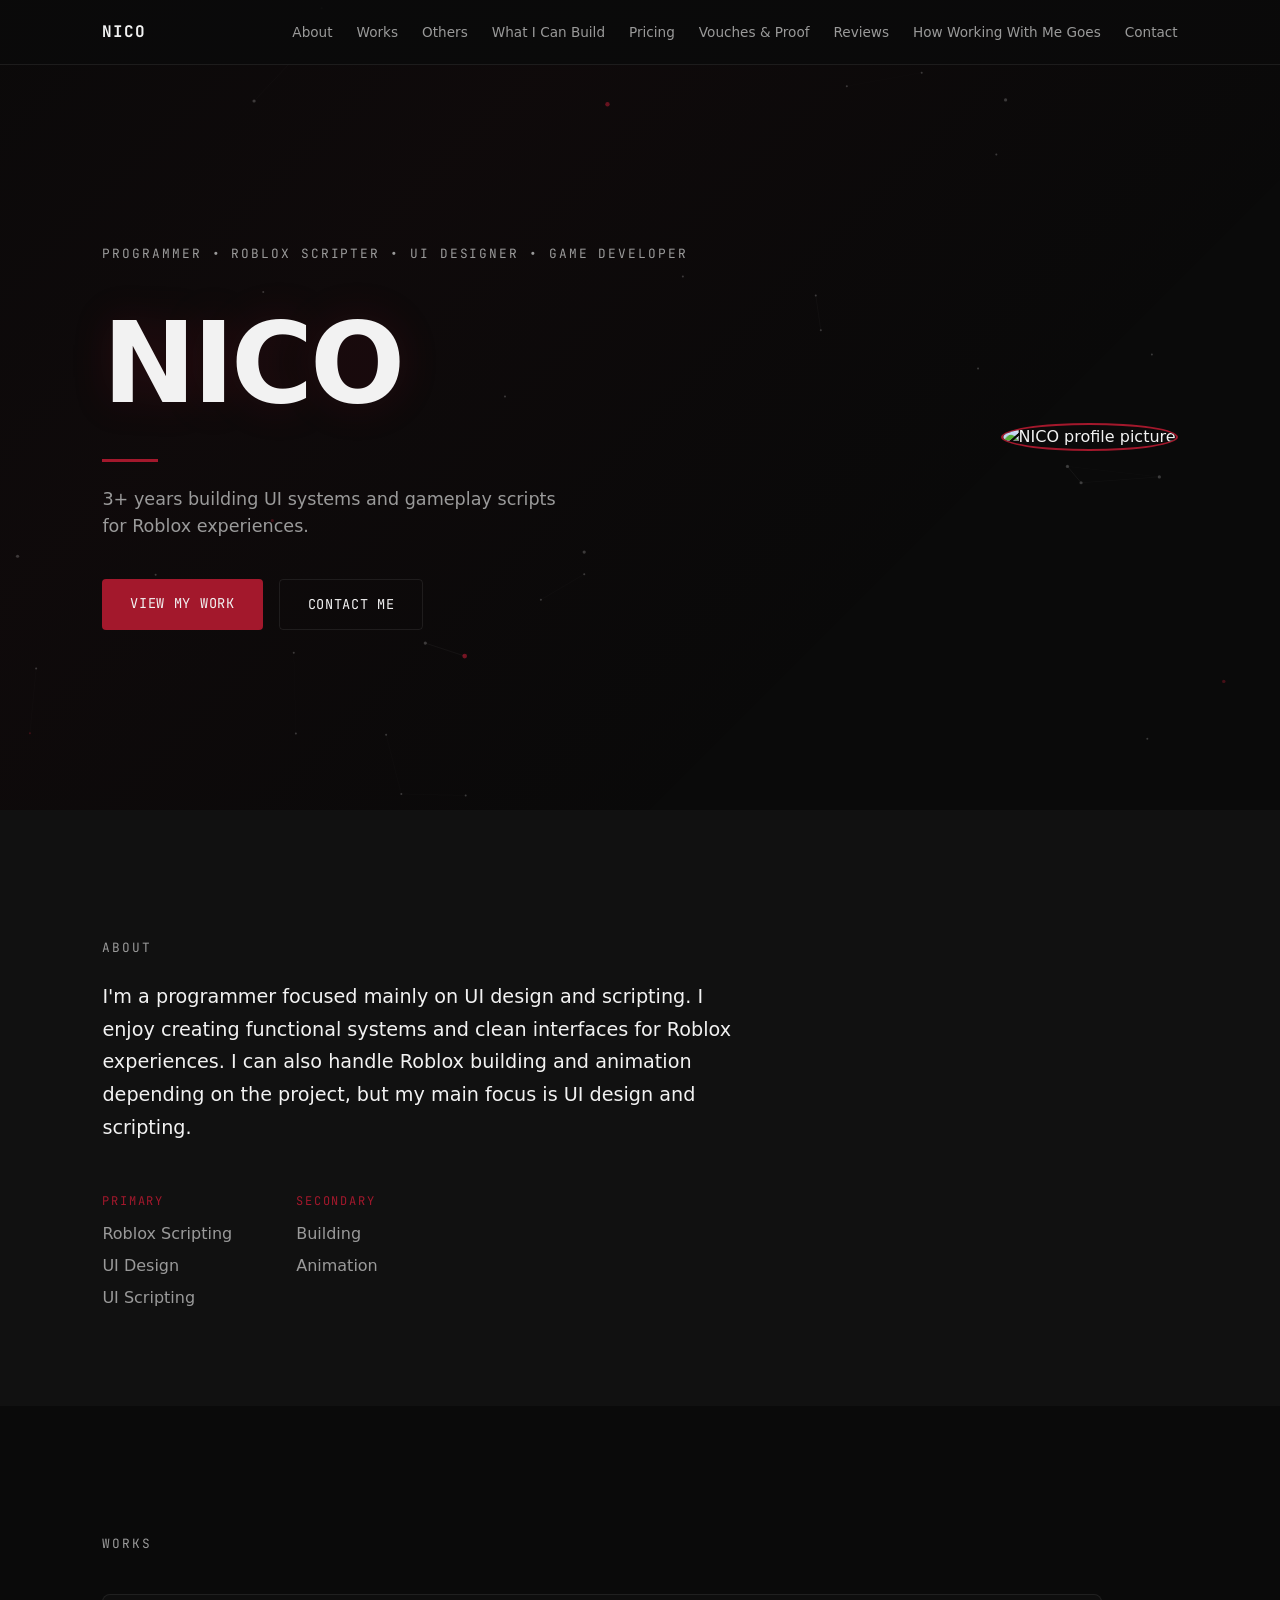
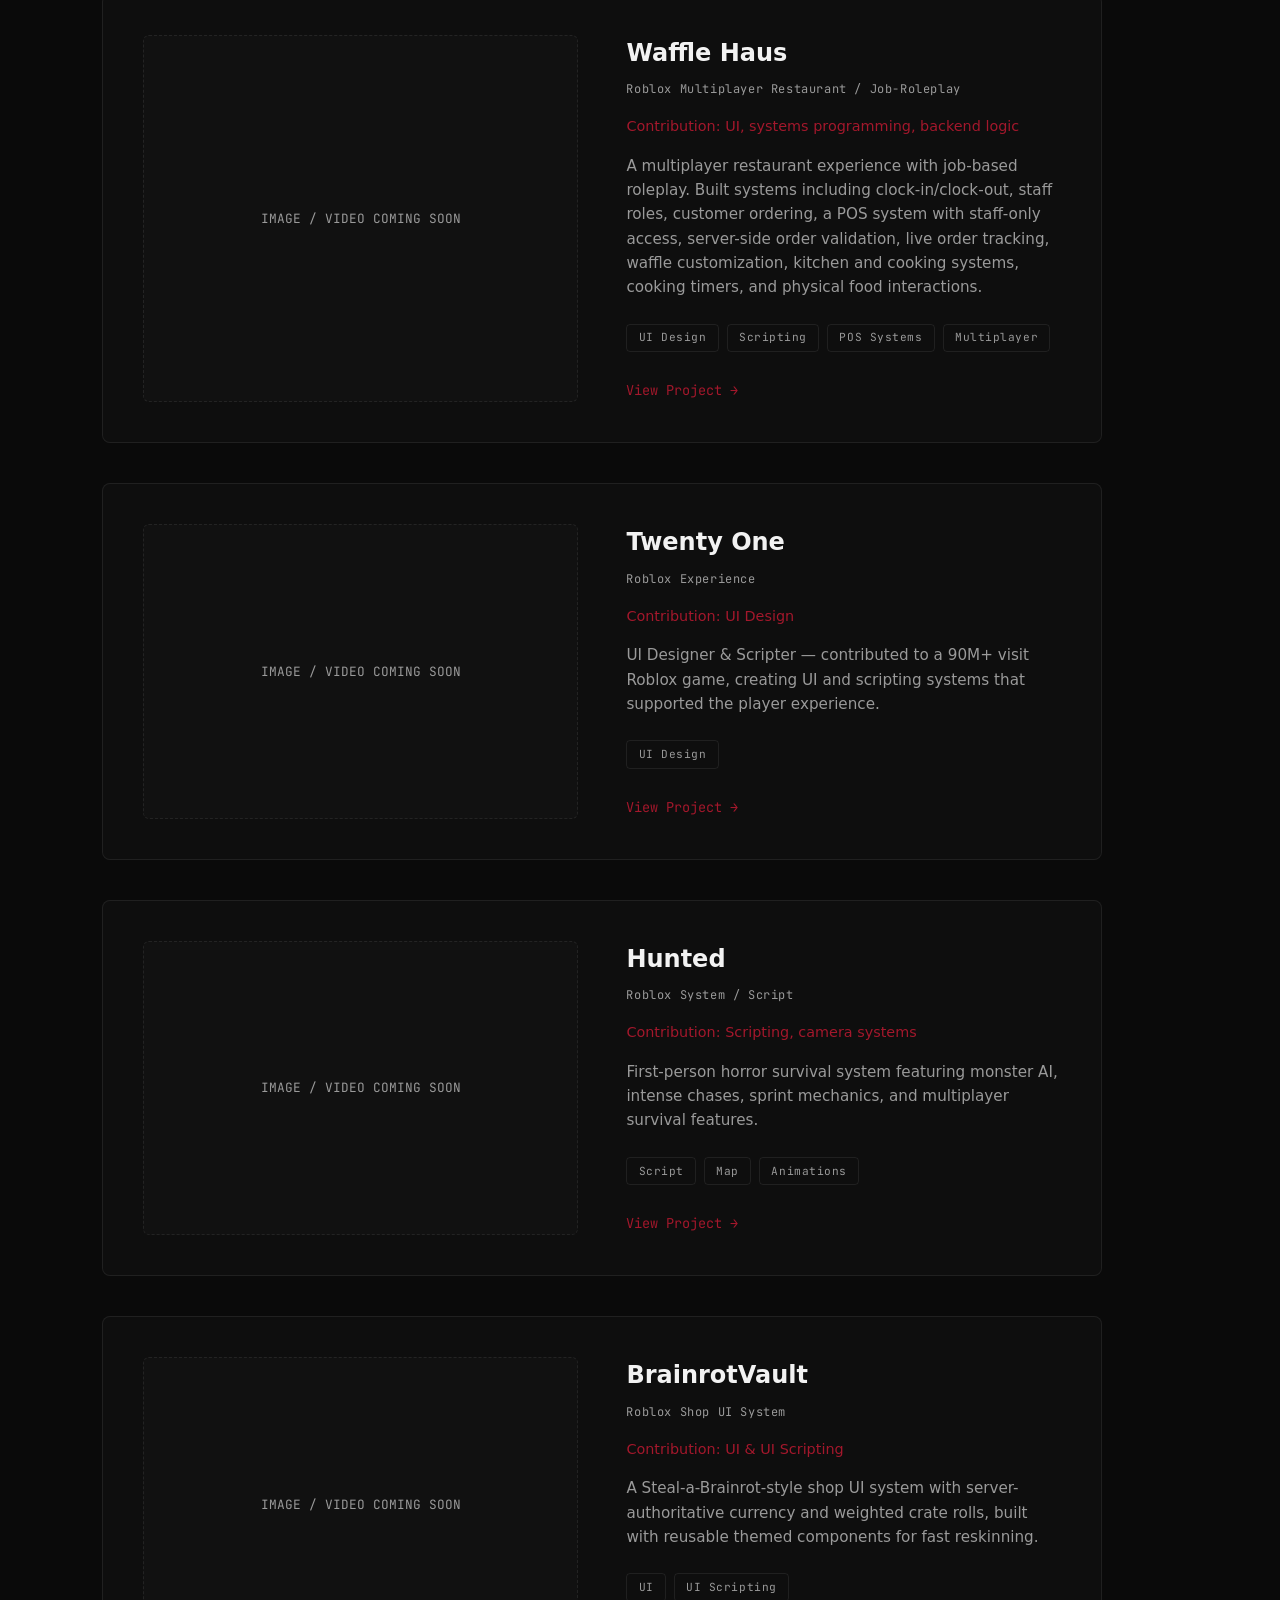
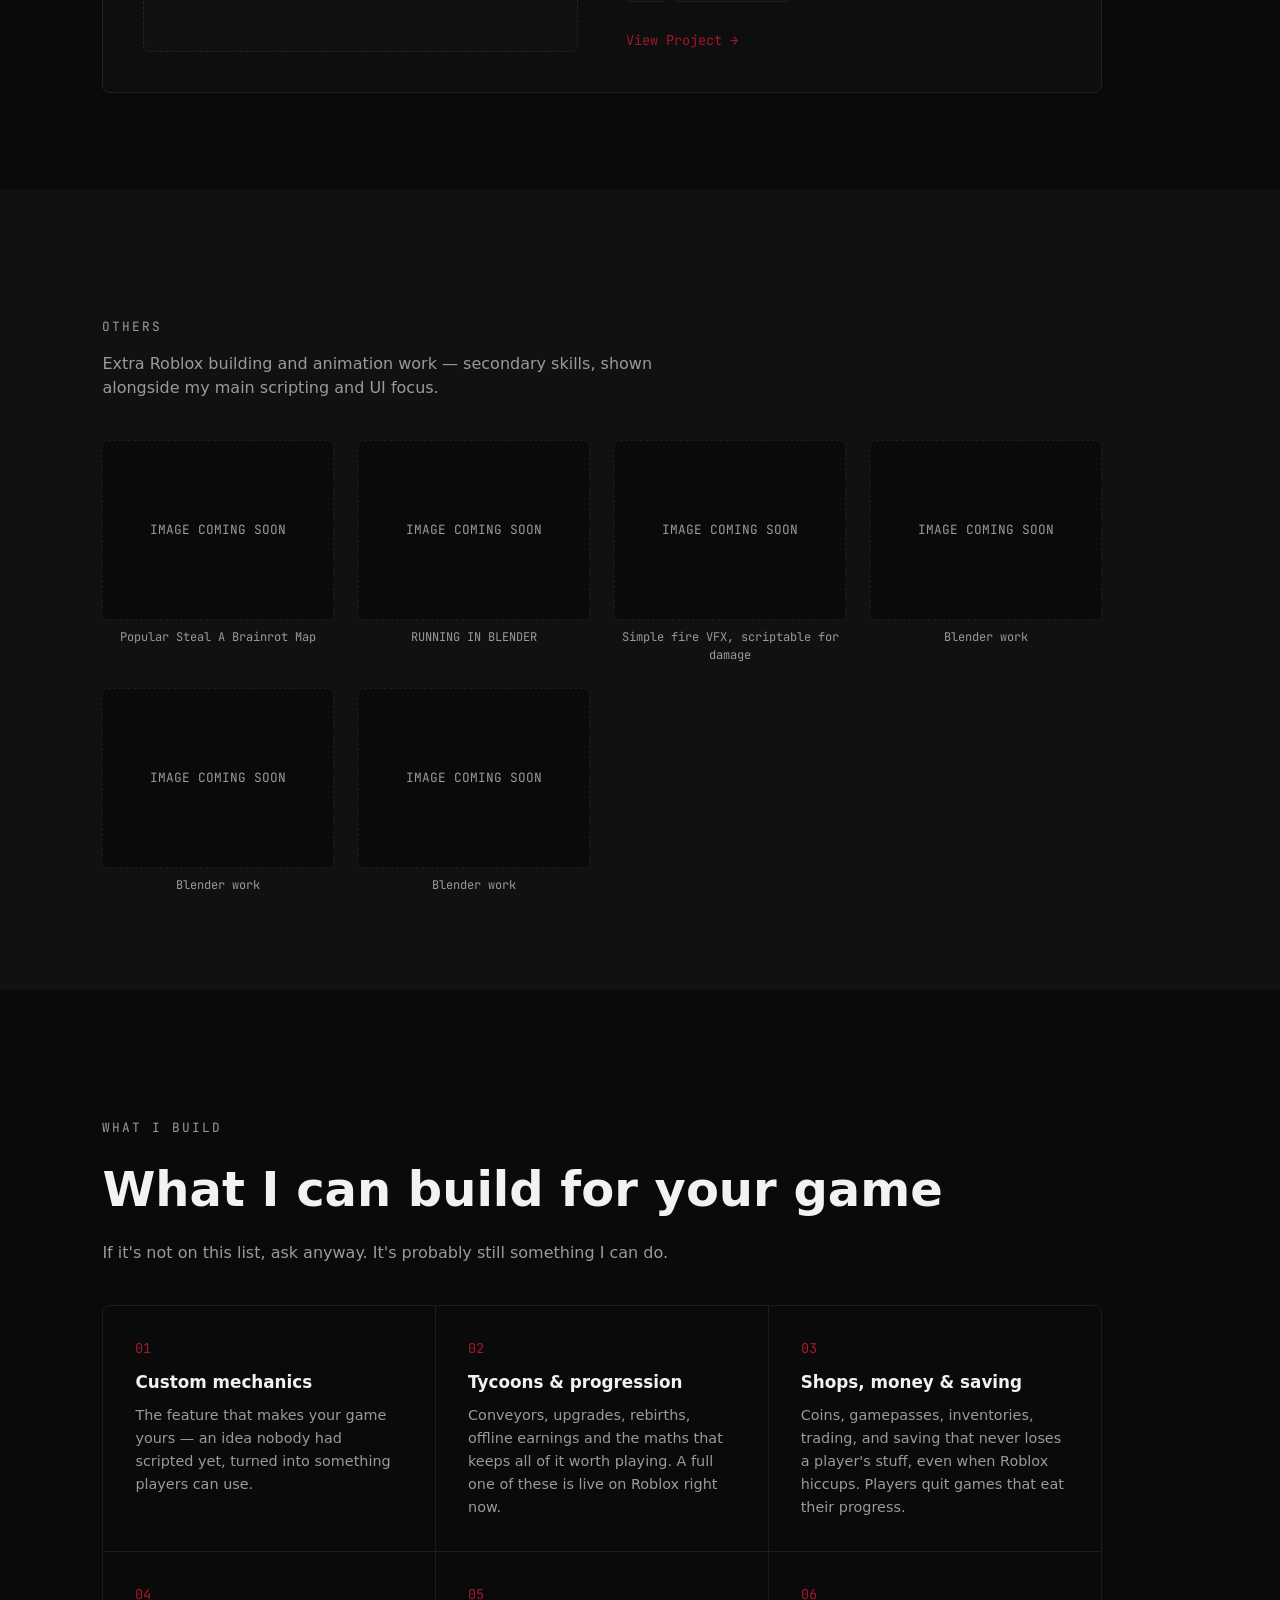
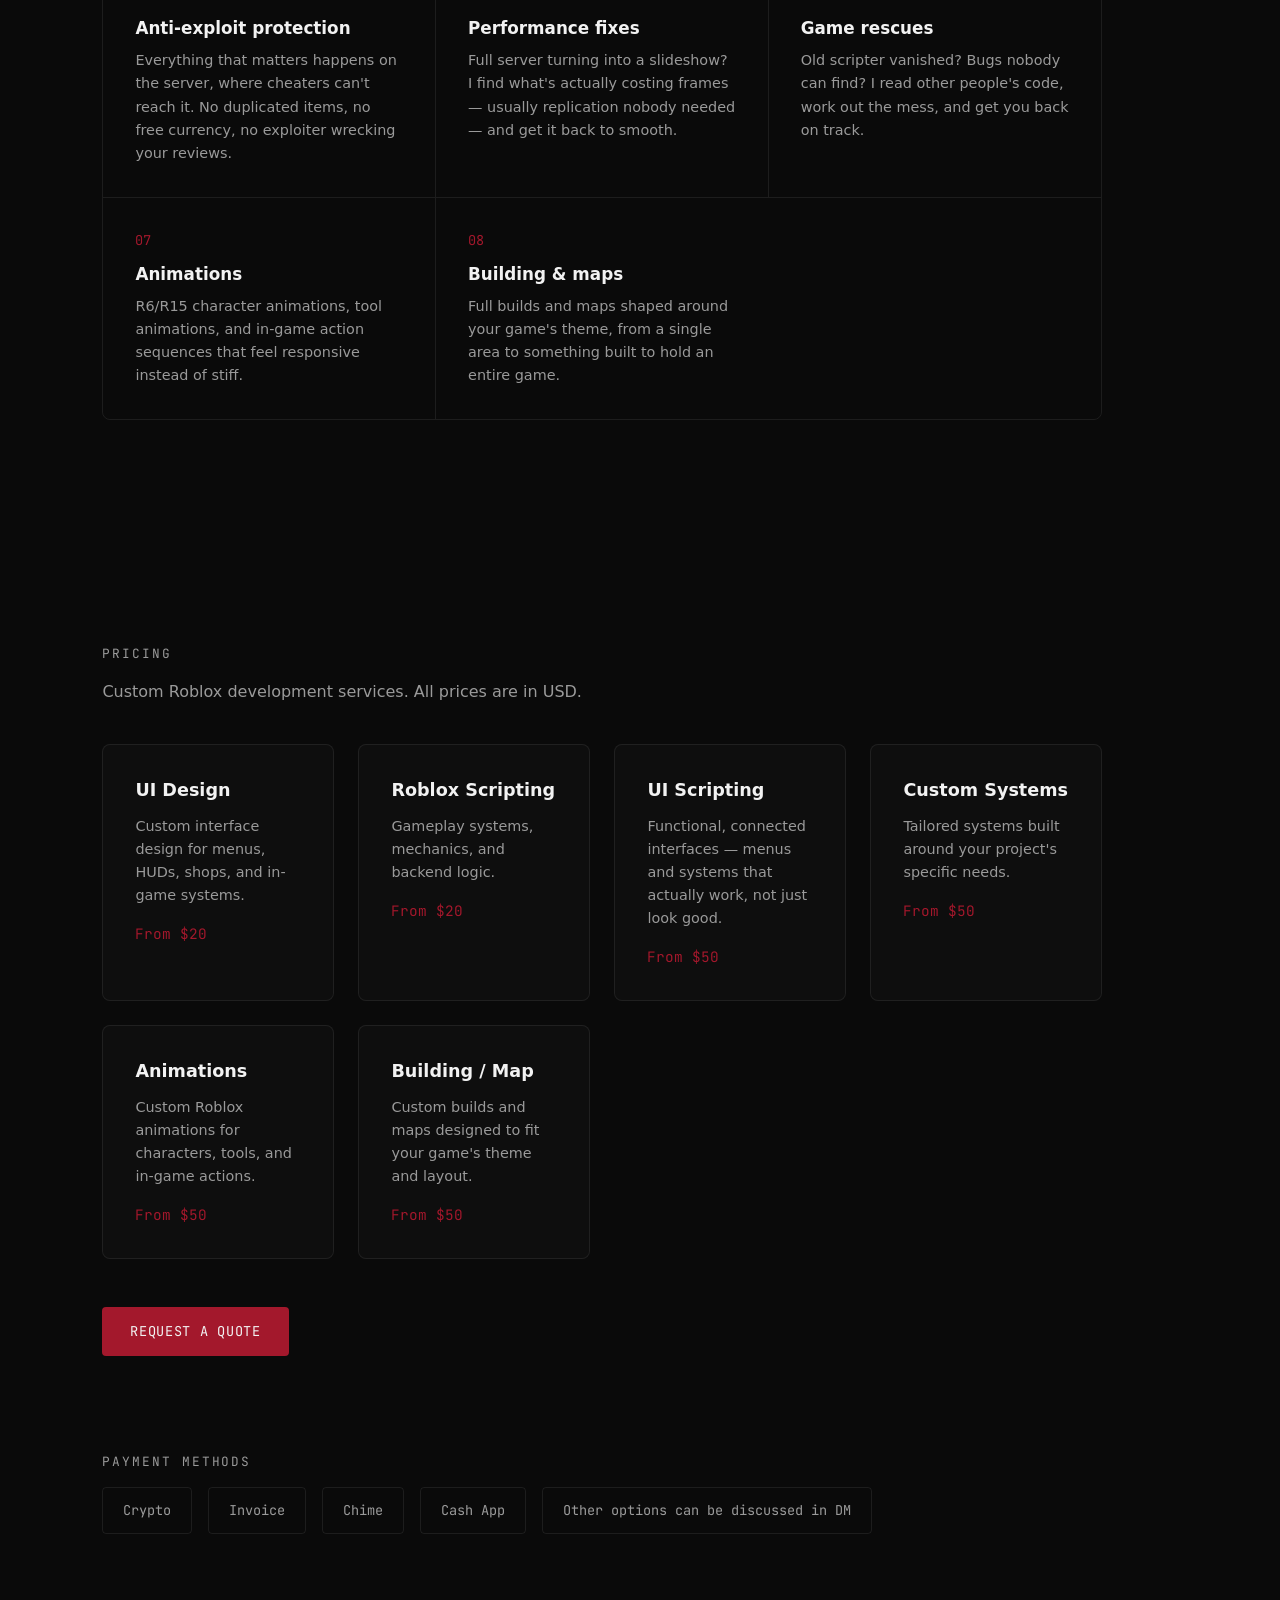
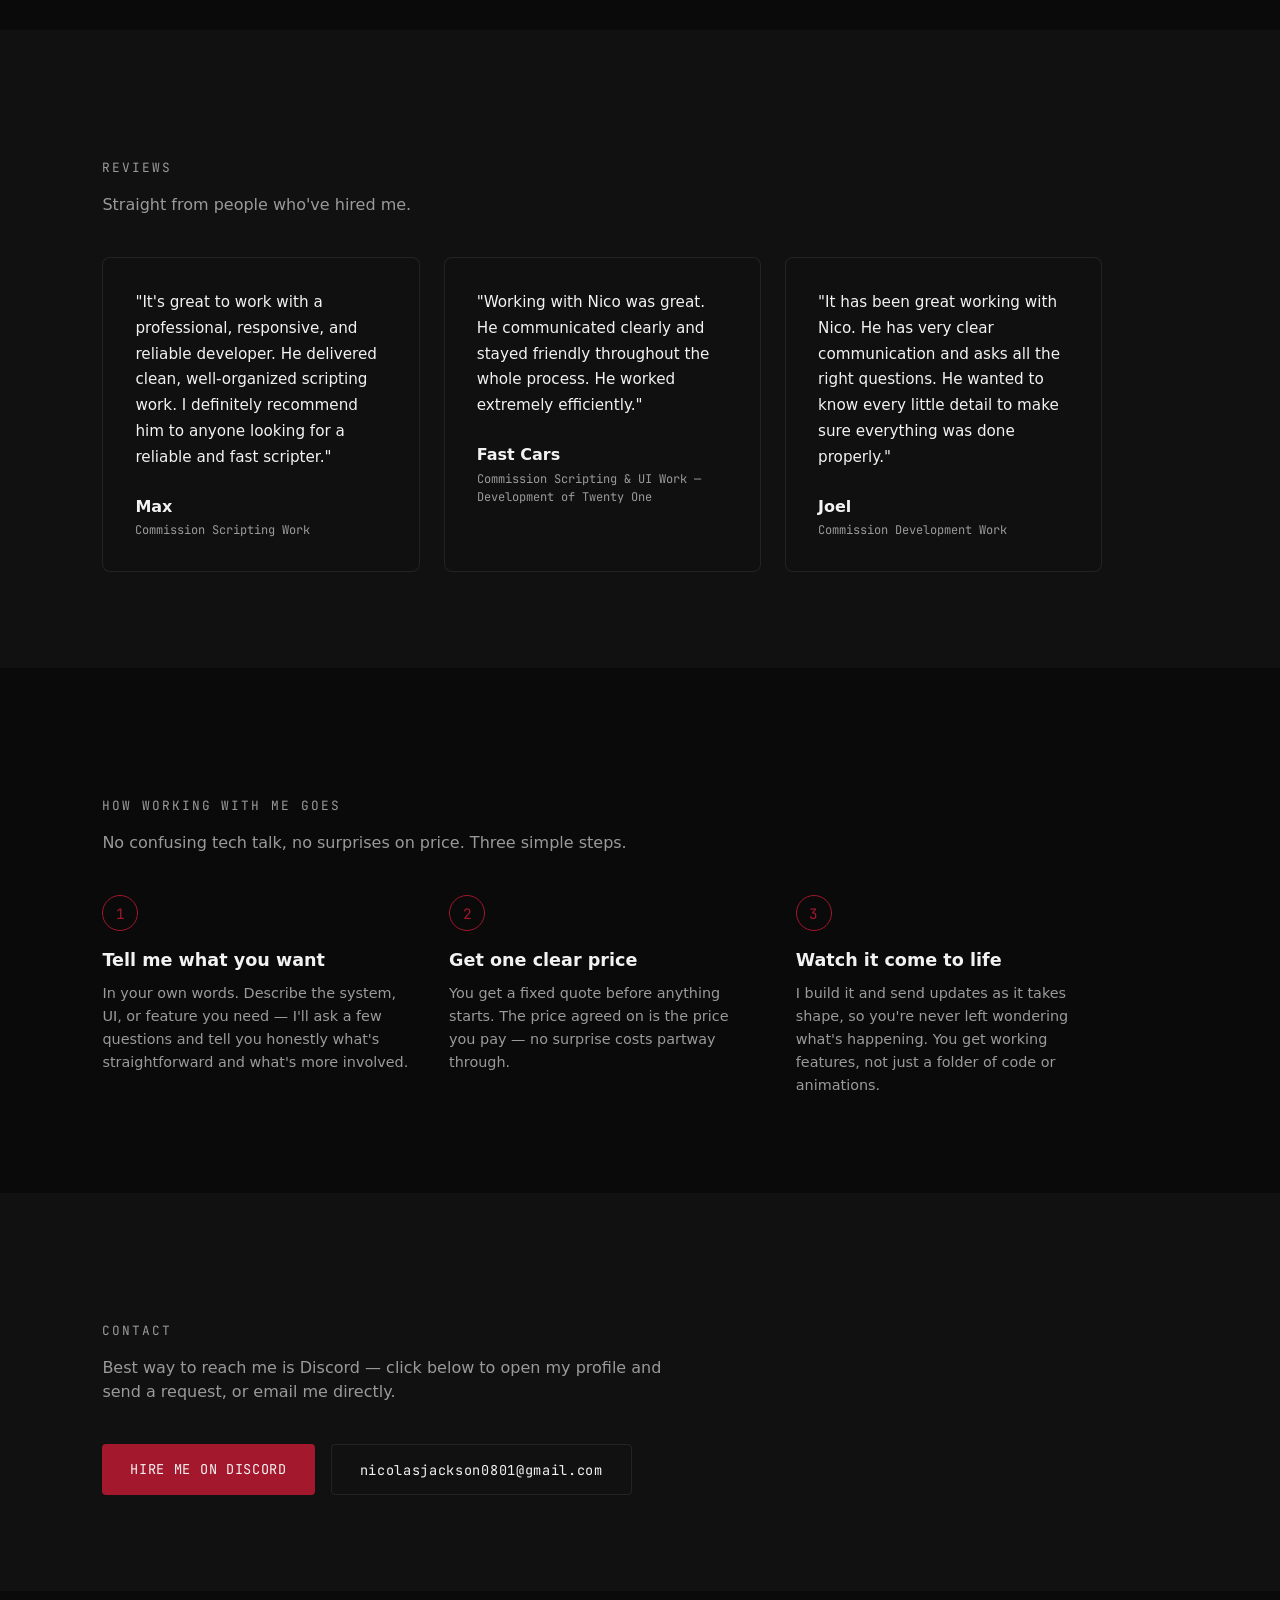
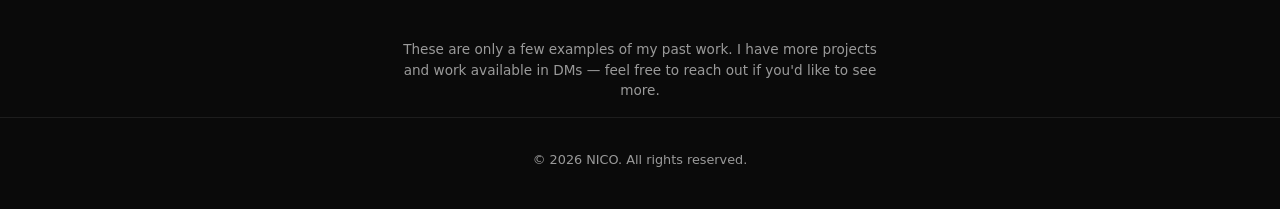
==== index.html @ a5ad22d3 "Add site code" ====
<!DOCTYPE html>
<html lang="en">
<head>
  <meta charset="UTF-8">
  <meta name="viewport" content="width=device-width, initial-scale=1.0">
  <title>NICO — Roblox Developer</title>
  <link rel="preconnect" href="https://api.fontshare.com">
  <link rel="preconnect" href="https://fonts.googleapis.com">
  <link rel="preconnect" href="https://fonts.gstatic.com" crossorigin>
  <link href="https://api.fontshare.com/v2/css?f[]=general-sans@400,500,600,700&display=swap" rel="stylesheet">
  <link href="https://fonts.googleapis.com/css2?family=JetBrains+Mono:wght@400;500&display=swap" rel="stylesheet">
  <link rel="stylesheet" href="css/style.css">
</head>
<body>

  <canvas id="bg-canvas"></canvas>

  <nav class="navbar">
    <a href="#home" class="nav-logo">NICO</a>
    <button class="nav-toggle" type="button" aria-label="Toggle menu">
      <span></span><span></span><span></span>
    </button>
    <div class="nav-links">
      <a href="#about">About</a>
      <a href="#works">Works</a>
      <a href="#builds">Others</a>
      <a href="#what-i-build">What I Can Build</a>
      <a href="#pricing">Pricing</a>
      <a href="proof.html">Vouches &amp; Proof</a>
      <a href="#reviews">Reviews</a>
      <a href="#how-it-works">How Working With Me Goes</a>
      <a href="#contact">Contact</a>
    </div>
  </nav>

  <header id="home">
    <div class="home-inner">
      <div class="home-content">
        <p class="eyebrow">PROGRAMMER • ROBLOX SCRIPTER • UI DESIGNER • GAME DEVELOPER</p>
        <h1 class="home-title">NICO</h1>
        <span class="home-title-accent"></span>
        <p class="home-subtitle">3+ years building UI systems and gameplay scripts for Roblox experiences.</p>
        <div class="home-buttons">
          <a href="#works" class="btn btn-primary">VIEW MY WORK</a>
          <a href="#contact" class="btn btn-secondary">CONTACT ME</a>
        </div>
      </div>
      <div class="home-visual">
        <img id="profile-pic" src="assets/images/profile.png" alt="NICO profile picture" class="profile-pic">
      </div>
    </div>
  </header>

  <section id="about" class="reveal">
    <div class="section-inner">
      <p class="eyebrow">ABOUT</p>
      <p class="about-bio">
        I'm a programmer focused mainly on UI design and scripting. I enjoy creating functional systems and clean interfaces for Roblox experiences. I can also handle Roblox building and animation depending on the project, but my main focus is UI design and scripting.
      </p>
      <div class="about-specialties">
        <div class="specialty-group">
          <p class="specialty-label">PRIMARY</p>
          <ul class="specialty-list">
            <li>Roblox Scripting</li>
            <li>UI Design</li>
            <li>UI Scripting</li>
          </ul>
        </div>
        <div class="specialty-group">
          <p class="specialty-label">SECONDARY</p>
          <ul class="specialty-list">
            <li>Building</li>
            <li>Animation</li>
          </ul>
        </div>
      </div>
    </div>
  </section>

  <section id="works" class="reveal">
    <div class="section-inner-wide">
      <p class="eyebrow">WORKS</p>
      <div id="works-container"></div>
    </div>
  </section>

  <section id="builds" class="reveal">
    <div class="section-inner-wide">
      <p class="eyebrow">OTHERS</p>
      <p class="section-note">Extra Roblox building and animation work — secondary skills, shown alongside my main scripting and UI focus.</p>
      <div class="builds-grid" id="builds-container"></div>
    </div>
  </section>

  <section id="what-i-build" class="reveal">
    <div class="section-inner-wide">
      <p class="eyebrow">WHAT I BUILD</p>
      <h2 class="proof-title">What I can build for your game</h2>
      <p class="section-note">If it's not on this list, ask anyway. It's probably still something I can do.</p>
      <div class="build-types-box">
        <div class="build-type-item">
          <p class="build-type-number">01</p>
          <h3 class="build-type-title">Custom mechanics</h3>
          <p class="build-type-desc">The feature that makes your game yours — an idea nobody had scripted yet, turned into something players can use.</p>
        </div>
        <div class="build-type-item">
          <p class="build-type-number">02</p>
          <h3 class="build-type-title">Tycoons &amp; progression</h3>
          <p class="build-type-desc">Conveyors, upgrades, rebirths, offline earnings and the maths that keeps all of it worth playing. A full one of these is live on Roblox right now.</p>
        </div>
        <div class="build-type-item">
          <p class="build-type-number">03</p>
          <h3 class="build-type-title">Shops, money &amp; saving</h3>
          <p class="build-type-desc">Coins, gamepasses, inventories, trading, and saving that never loses a player's stuff, even when Roblox hiccups. Players quit games that eat their progress.</p>
        </div>
        <div class="build-type-item">
          <p class="build-type-number">04</p>
          <h3 class="build-type-title">Anti-exploit protection</h3>
          <p class="build-type-desc">Everything that matters happens on the server, where cheaters can't reach it. No duplicated items, no free currency, no exploiter wrecking your reviews.</p>
        </div>
        <div class="build-type-item">
          <p class="build-type-number">05</p>
          <h3 class="build-type-title">Performance fixes</h3>
          <p class="build-type-desc">Full server turning into a slideshow? I find what's actually costing frames — usually replication nobody needed — and get it back to smooth.</p>
        </div>
                <div class="build-type-item">
          <p class="build-type-number">06</p>
          <h3 class="build-type-title">Game rescues</h3>
          <p class="build-type-desc">Old scripter vanished? Bugs nobody can find? I read other people's code, work out the mess, and get you back on track.</p>
        </div>
        <div class="build-type-item">
          <p class="build-type-number">07</p>
          <h3 class="build-type-title">Animations</h3>
          <p class="build-type-desc">R6/R15 character animations, tool animations, and in-game action sequences that feel responsive instead of stiff.</p>
        </div>
        <div class="build-type-item">
          <p class="build-type-number">08</p>
          <h3 class="build-type-title">Building &amp; maps</h3>
          <p class="build-type-desc">Full builds and maps shaped around your game's theme, from a single area to something built to hold an entire game.</p>
        </div>
      </div>
      </div>
    </div>
  </section>

  <section id="pricing" class="reveal">
    <div class="section-inner-wide">
      <p class="eyebrow">PRICING</p>
      <p class="section-note">Custom Roblox development services. All prices are in USD.</p>
      <div class="pricing-grid">
        <div class="pricing-card">
          <h3 class="pricing-title">UI Design</h3>
          <p class="pricing-desc">Custom interface design for menus, HUDs, shops, and in-game systems.</p>
          <p class="pricing-price">From $20</p>
        </div>
        <div class="pricing-card">
          <h3 class="pricing-title">Roblox Scripting</h3>
          <p class="pricing-desc">Gameplay systems, mechanics, and backend logic.</p>
          <p class="pricing-price">From $20</p>
        </div>
        <div class="pricing-card">
          <h3 class="pricing-title">UI Scripting</h3>
          <p class="pricing-desc">Functional, connected interfaces — menus and systems that actually work, not just look good.</p>
          <p class="pricing-price">From $50</p>
        </div>
                <div class="pricing-card">
          <h3 class="pricing-title">Custom Systems</h3>
          <p class="pricing-desc">Tailored systems built around your project's specific needs.</p>
          <p class="pricing-price">From $50</p>
        </div>
        <div class="pricing-card">
          <h3 class="pricing-title">Animations</h3>
          <p class="pricing-desc">Custom Roblox animations for characters, tools, and in-game actions.</p>
          <p class="pricing-price">From $50</p>
        </div>
        <div class="pricing-card">
          <h3 class="pricing-title">Building / Map</h3>
          <p class="pricing-desc">Custom builds and maps designed to fit your game's theme and layout.</p>
          <p class="pricing-price">From $50</p>
        </div>
      </div>
      <a href="#contact" class="btn btn-primary">REQUEST A QUOTE</a>
    </div>
  </section>

  <section id="payment-methods" class="reveal">
    <div class="section-inner-wide">
      <p class="eyebrow">PAYMENT METHODS</p>
      <div class="payment-grid">
        <span class="payment-item">Crypto</span>
        <span class="payment-item">Invoice</span>
        <span class="payment-item">Chime</span>
        <span class="payment-item">Cash App</span>
        <span class="payment-item">Other options can be discussed in DM</span>
      </div>
    </div>
  </section>

  <section id="reviews" class="reveal">
    <div class="section-inner-wide">
      <p class="eyebrow">REVIEWS</p>
      <p class="section-note">Straight from people who've hired me.</p>
      <div class="reviews-grid" id="reviews-container"></div>
    </div>
  </section>

  <section id="how-it-works" class="reveal">
    <div class="section-inner-wide">
      <p class="eyebrow">HOW WORKING WITH ME GOES</p>
      <p class="section-note">No confusing tech talk, no surprises on price. Three simple steps.</p>
      <div class="steps-grid">
        <div class="step-item">
          <span class="step-number">1</span>
          <h3 class="step-title">Tell me what you want</h3>
          <p class="step-desc">In your own words. Describe the system, UI, or feature you need — I'll ask a few questions and tell you honestly what's straightforward and what's more involved.</p>
        </div>
        <div class="step-item">
          <span class="step-number">2</span>
          <h3 class="step-title">Get one clear price</h3>
          <p class="step-desc">You get a fixed quote before anything starts. The price agreed on is the price you pay — no surprise costs partway through.</p>
        </div>
        <div class="step-item">
          <span class="step-number">3</span>
          <h3 class="step-title">Watch it come to life</h3>
          <p class="step-desc">I build it and send updates as it takes shape, so you're never left wondering what's happening. You get working features, not just a folder of code or animations.</p>
        </div>
      </div>
    </div>
  </section>

  <section id="contact" class="reveal">
    <div class="section-inner">
      <p class="eyebrow">CONTACT</p>
      <p class="section-note">Best way to reach me is Discord — click below to open my profile and send a request, or email me directly.</p>
      <div class="contact-links">
        <a href="https://discord.com/users/1381666139465318480" class="btn btn-primary" target="_blank" rel="noopener">HIRE ME ON DISCORD</a>
        <a href="mailto:nicolasjackson0801@gmail.com" class="btn btn-secondary">nicolasjackson0801@gmail.com</a>
      </div>
    </div>
  </section>

  <p class="final-note">These are only a few examples of my past work. I have more projects and work available in DMs — feel free to reach out if you'd like to see more.</p>

  <footer class="site-footer"><p>© 2026 NICO. All rights reserved.</p></footer>

  <script src="js/builds-data.js"></script>
  <script src="js/projects-data.js"></script>
  <script src="js/vouches-data.js"></script>
  <script src="js/reviews-data.js"></script>
  <script src="js/main.js"></script>
</body>
</html>
---- css/style.css ----
* { margin: 0; padding: 0; box-sizing: border-box; }
html { scroll-behavior: smooth; scroll-padding-top: 90px; }

:root {
  --color-bg: #0a0a0a;
  --color-bg-alt: #111111;
  --color-crimson: #a3182c;
  --color-text: #f2f2f2;
  --color-text-dim: #9a9a9a;
  --color-border: rgba(255, 255, 255, 0.08);
  --font-sans: 'General Sans', system-ui, sans-serif;
  --font-mono: 'JetBrains Mono', monospace;
  --ease-smooth: cubic-bezier(0.22, 0.8, 0.32, 1);
}

body { background-color: var(--color-bg); color: var(--color-text); font-family: var(--font-sans); line-height: 1.5; position: relative; overflow-x: hidden; }
#bg-canvas { position: fixed; top: 0; left: 0; width: 100%; height: 100%; z-index: 0; display: block; }
.navbar, header, section, footer, main { position: relative; z-index: 1; }

.reveal { opacity: 0; transform: translateY(20px); transition: opacity 0.7s var(--ease-smooth), transform 0.7s var(--ease-smooth); }
.reveal.visible { opacity: 1; transform: translateY(0); }

@keyframes btnPulse { 0% { transform: scale(1); } 50% { transform: scale(0.96); } 100% { transform: scale(1); } }
.pulse { animation: btnPulse 0.25s var(--ease-smooth); }
@keyframes heroEntrance { from { opacity: 0; transform: translateY(12px); } to { opacity: 1; transform: translateY(0); } }
@keyframes mediaFadeIn { from { opacity: 0; transform: translateY(6px); } to { opacity: 1; transform: translateY(0); } }

.btn:active, .pricing-card:active, .review-card:active, .project-card:active, .category-btn:active, .payment-item:active, .build-type-item:active {
  transform: scale(0.97);
}

/* NAVBAR */
.navbar {
  position: fixed; top: 0; left: 0; right: 0; z-index: 100;
  display: flex; align-items: center; justify-content: space-between;
  padding: 1.25rem 8%;
  background-color: rgba(10, 10, 10, 0.9);
  border-bottom: 1px solid var(--color-border);
}
.nav-logo { font-family: var(--font-mono); font-weight: 700; color: var(--color-text); text-decoration: none; letter-spacing: 0.05em; }
.nav-links { display: flex; gap: 1.5rem; }
.nav-links a { color: var(--color-text-dim); text-decoration: none; font-size: 0.85rem; transition: color 0.25s var(--ease-smooth); white-space: nowrap; }
.nav-links a:hover { color: var(--color-crimson); }

.nav-toggle { display: none; background: none; border: none; cursor: pointer; flex-direction: column; gap: 5px; padding: 4px; z-index: 101; }
.nav-toggle span { width: 22px; height: 2px; background-color: var(--color-text); display: block; transition: transform 0.25s var(--ease-smooth), opacity 0.25s var(--ease-smooth); }
.nav-toggle.open span:nth-child(1) { transform: translateY(7px) rotate(45deg); }
.nav-toggle.open span:nth-child(2) { opacity: 0; }
.nav-toggle.open span:nth-child(3) { transform: translateY(-7px) rotate(-45deg); }

@media (max-width: 900px) {
  .nav-toggle { display: flex; }
  .nav-links {
    position: absolute; top: 100%; left: 0; right: 0;
    flex-direction: column; align-items: stretch; gap: 0;
    background-color: rgba(10, 10, 10, 0.97);
    border-bottom: 1px solid var(--color-border);
    max-height: 0; overflow: hidden;
    transition: max-height 0.35s var(--ease-smooth);
  }
  .nav-links.open { max-height: 600px; }
  .nav-links a { padding: 1rem 8%; border-top: 1px solid var(--color-border); font-size: 0.9rem; }
}

/* HOME */
#home { min-height: 90vh; display: flex; align-items: center; padding: 8rem 8% 4rem; }
.home-inner { display: flex; justify-content: space-between; align-items: center; gap: 3rem; width: 100%; flex-wrap: wrap; }
.home-content { flex: 1 1 400px; }
.home-visual { flex: 0 0 auto; }
.profile-pic { width: 220px; height: 220px; border-radius: 50%; object-fit: cover; border: 2px solid var(--color-crimson); }
.eyebrow { font-family: var(--font-mono); font-size: 0.8rem; letter-spacing: 0.15em; color: var(--color-text-dim); margin-bottom: 1rem; }
.home-title { font-size: clamp(3.5rem, 9vw, 7rem); font-weight: 700; letter-spacing: -0.03em; margin-bottom: 0.75rem; text-shadow: 0 0 40px rgba(163, 24, 44, 0.18); animation: heroEntrance 0.7s var(--ease-smooth) both; }
.home-title-accent { display: block; width: 56px; height: 3px; background-color: var(--color-crimson); margin-bottom: 1.5rem; animation: heroEntrance 0.7s var(--ease-smooth) 0.15s both; }
.home-subtitle { font-size: 1.1rem; color: var(--color-text-dim); max-width: 480px; margin-bottom: 2.5rem; }
.home-buttons { display: flex; gap: 1rem; flex-wrap: wrap; }
@media (max-width: 768px) {
  .home-inner { flex-direction: column-reverse; text-align: center; }
  .home-buttons { justify-content: center; }
  .home-subtitle { margin-left: auto; margin-right: auto; }
  .profile-pic { width: 160px; height: 160px; }
  .home-title-accent { margin-left: auto; margin-right: auto; }
}

/* BUTTONS */
.btn { display: inline-block; padding: 0.9rem 1.75rem; font-family: var(--font-mono); font-size: 0.85rem; letter-spacing: 0.05em; text-decoration: none; border-radius: 4px; border: none; cursor: pointer; transition: all 0.3s var(--ease-smooth); }
.btn-primary { background-color: var(--color-crimson); color: var(--color-text); }
.btn-primary:hover { opacity: 0.85; transform: translateY(-2px); }
.btn-secondary { border: 1px solid var(--color-border); color: var(--color-text); background: transparent; }
.btn-secondary:hover { border-color: var(--color-crimson); box-shadow: 0 0 14px rgba(163, 24, 44, 0.4); transform: translateY(-2px); }

/* ABOUT */
#about { padding: 8rem 8% 6rem; background-color: var(--color-bg-alt); }
.section-inner { max-width: 800px; }
.section-inner-wide { max-width: 1000px; }
.section-note { color: var(--color-text-dim); max-width: 600px; margin: 1rem 0 2.5rem; }
.about-bio { font-size: 1.2rem; line-height: 1.7; margin: 1.5rem 0 3rem; max-width: 640px; }
.about-specialties { display: flex; gap: 4rem; flex-wrap: wrap; }
.specialty-label { font-family: var(--font-mono); font-size: 0.75rem; letter-spacing: 0.15em; color: var(--color-crimson); margin-bottom: 0.75rem; }
.specialty-list { list-style: none; display: flex; flex-direction: column; gap: 0.5rem; font-size: 1rem; color: var(--color-text-dim); }

/* WORKS */
#works { padding: 8rem 8% 6rem; }
.project-card { display: grid; grid-template-columns: 1fr 1fr; gap: 3rem; border: 1px solid var(--color-border); border-radius: 8px; padding: 2.5rem; margin-top: 2.5rem; background-color: rgba(17, 17, 17, 0.6); transition: border-color 0.3s var(--ease-smooth), transform 0.3s var(--ease-smooth), box-shadow 0.3s var(--ease-smooth); }
.project-card:hover { border-color: var(--color-crimson); transform: translateY(-4px); box-shadow: 0 0 24px rgba(163, 24, 44, 0.15); }
a.project-card { text-decoration: none; color: inherit; cursor: pointer; }
.project-media { background-color: var(--color-bg-alt); border: 1px dashed var(--color-border); border-radius: 6px; min-height: 220px; display: flex; align-items: center; justify-content: center; overflow: hidden; padding: 0.75rem; }
.project-media img, .project-media video { max-width: 100%; max-height: 100%; width: auto; height: auto; object-fit: contain; border-radius: 6px; }
.media-placeholder { font-family: var(--font-mono); font-size: 0.8rem; color: var(--color-text-dim); text-align: center; padding: 1rem; }
.project-header { margin-bottom: 1rem; }
.project-name { font-size: 1.5rem; margin-bottom: 0.35rem; }
.project-type { font-family: var(--font-mono); font-size: 0.75rem; letter-spacing: 0.05em; color: var(--color-text-dim); }
.project-contribution { font-size: 0.9rem; color: var(--color-crimson); margin-bottom: 1rem; }
.project-description { font-size: 0.95rem; color: var(--color-text-dim); line-height: 1.6; margin-bottom: 1.5rem; }
.project-tags { display: flex; flex-wrap: wrap; gap: 0.5rem; margin-bottom: 1.25rem; }
.tag { font-family: var(--font-mono); font-size: 0.7rem; letter-spacing: 0.05em; border: 1px solid var(--color-border); border-radius: 4px; padding: 0.3rem 0.7rem; color: var(--color-text-dim); transition: border-color 0.25s var(--ease-smooth); }
.tag:hover { border-color: var(--color-crimson); }
.view-project-hint { display: inline-block; font-family: var(--font-mono); font-size: 0.85rem; color: var(--color-crimson); margin-top: 0.5rem; }
@media (max-width: 768px) { .project-card { grid-template-columns: 1fr; } }

/* OTHERS (Builds) */
#builds { padding: 8rem 8% 6rem; background-color: var(--color-bg-alt); }
.builds-grid { display: grid; grid-template-columns: repeat(auto-fit, minmax(220px, 1fr)); gap: 1.5rem; }
.build-item { background-color: var(--color-bg); border: 1px dashed var(--color-border); border-radius: 6px; min-height: 180px; display: flex; align-items: center; justify-content: center; overflow: hidden; padding: 0.5rem; animation: mediaFadeIn 0.4s var(--ease-smooth); }
.build-item img, .build-item video { max-width: 100%; max-height: 100%; width: auto; height: auto; object-fit: contain; border-radius: 4px; }
.build-item-stack { flex-direction: column; align-items: stretch; justify-content: flex-start; gap: 0.5rem; padding: 0.5rem; }
.build-item-stack img, .build-item-stack video { flex: 1 1 0; width: 100%; height: 100%; min-height: 0; max-width: 100%; max-height: 100%; object-fit: contain; border-radius: 4px; }
.build-item-wrap { display: flex; flex-direction: column; gap: 0.5rem; animation: mediaFadeIn 0.4s var(--ease-smooth); }
.build-caption { font-family: var(--font-mono); font-size: 0.75rem; color: var(--color-text-dim); text-align: center; }

/* WHAT I BUILD */
#what-i-build { padding: 8rem 8% 6rem; }
.build-types-box {
  border: 1px solid var(--color-border);
  border-radius: 8px;
  display: grid;
  grid-template-columns: repeat(3, 1fr);
  margin-top: 2rem;
}
.build-type-item { padding: 2rem; border-right: 1px solid var(--color-border); border-bottom: 1px solid var(--color-border); transition: background-color 0.3s var(--ease-smooth); }
.build-type-item:hover { background-color: rgba(163, 24, 44, 0.04); }
@media (min-width: 769px) {
  .build-type-item:nth-child(3n) { border-right: none; }
  .build-type-item:last-child { border-right: none; }
  .build-type-item:nth-child(n+7) { border-bottom: none; }
}
.build-type-number { font-family: var(--font-mono); color: var(--color-crimson); font-size: 0.85rem; margin-bottom: 0.75rem; }
.build-type-title { font-size: 1.05rem; margin-bottom: 0.5rem; }
.build-type-desc { font-size: 0.9rem; color: var(--color-text-dim); line-height: 1.6; }
@media (max-width: 768px) {
  .build-types-box { grid-template-columns: 1fr; }
  .build-type-item { border-right: none; }
  .build-type-item:last-child { border-bottom: none; }
}

/* PRICING */
#pricing { padding: 8rem 8% 4rem; }
.pricing-grid { display: grid; grid-template-columns: repeat(auto-fit, minmax(220px, 1fr)); gap: 1.5rem; margin-bottom: 3rem; }
.pricing-card { border: 1px solid var(--color-border); border-radius: 8px; padding: 2rem; background-color: rgba(17, 17, 17, 0.6); transition: border-color 0.3s var(--ease-smooth), box-shadow 0.3s var(--ease-smooth), transform 0.3s var(--ease-smooth); }
.pricing-card:hover { border-color: var(--color-crimson); box-shadow: 0 0 16px rgba(163, 24, 44, 0.3); transform: translateY(-2px); }
.pricing-title { font-size: 1.1rem; margin-bottom: 0.75rem; }
.pricing-desc { font-size: 0.9rem; color: var(--color-text-dim); line-height: 1.6; }
.pricing-price { font-family: var(--font-mono); font-size: 0.9rem; color: var(--color-crimson); margin-top: 1rem; display: block; }

/* PAYMENT */
#payment-methods { padding: 2rem 8% 6rem; }
.payment-grid { display: flex; flex-wrap: wrap; gap: 1rem; }
.payment-item { font-family: var(--font-mono); font-size: 0.85rem; color: var(--color-text-dim); border: 1px solid var(--color-border); border-radius: 4px; padding: 0.75rem 1.25rem; transition: border-color 0.25s var(--ease-smooth), color 0.25s var(--ease-smooth); }
.payment-item:hover { border-color: var(--color-crimson); color: var(--color-text); }

/* REVIEWS */
#reviews { padding: 8rem 8% 6rem; background-color: var(--color-bg-alt); }
.reviews-grid { display: grid; grid-template-columns: repeat(auto-fit, minmax(260px, 1fr)); gap: 1.5rem; }
.review-card { border: 1px solid var(--color-border); border-radius: 8px; padding: 2rem; background-color: rgba(17, 17, 17, 0.6); transition: border-color 0.3s var(--ease-smooth), transform 0.3s var(--ease-smooth), box-shadow 0.3s var(--ease-smooth); }
.review-card:hover { border-color: var(--color-crimson); transform: translateY(-4px); box-shadow: 0 0 20px rgba(163, 24, 44, 0.15); }
.review-quote { font-size: 0.95rem; line-height: 1.7; color: var(--color-text); margin-bottom: 1.5rem; }
.review-name { font-weight: 600; margin-bottom: 0.15rem; }
.review-service { font-family: var(--font-mono); font-size: 0.75rem; color: var(--color-text-dim); }

/* HOW IT WORKS */
#how-it-works { padding: 8rem 8% 6rem; }
.steps-grid { display: grid; grid-template-columns: repeat(auto-fit, minmax(220px, 1fr)); gap: 2.5rem; margin-top: 1rem; }
.step-number { display: inline-flex; align-items: center; justify-content: center; width: 36px; height: 36px; border-radius: 50%; border: 1px solid var(--color-crimson); color: var(--color-crimson); font-family: var(--font-mono); font-size: 0.9rem; margin-bottom: 1rem; }
.step-title { font-size: 1.1rem; margin-bottom: 0.5rem; }
.step-desc { font-size: 0.9rem; color: var(--color-text-dim); line-height: 1.6; }

/* CONTACT */
#contact { padding: 8rem 8% 6rem; background-color: var(--color-bg-alt); }
.contact-links { display: flex; gap: 1rem; flex-wrap: wrap; }

/* FINAL NOTE & FOOTER */
.final-note { padding: 3rem 8% 1rem; text-align: center; color: var(--color-text-dim); font-size: 0.85rem; max-width: 700px; margin: 0 auto; }
.site-footer { padding: 2rem 8% 2.5rem; text-align: center; color: var(--color-text-dim); font-size: 0.8rem; border-top: 1px solid var(--color-border); }

/* VOUCHES & PROOF */
.proof-hero { padding: 10rem 8% 2rem; }
.proof-title { font-size: clamp(2rem, 5vw, 3rem); margin: 1rem 0; }
.proof-gallery { padding: 2rem 8% 6rem; }
.proof-grid { display: grid; grid-template-columns: repeat(3, 1fr); gap: 1.5rem; }
@media (max-width: 1024px) { .proof-grid { grid-template-columns: repeat(2, 1fr); } }
@media (max-width: 640px) { .proof-grid { grid-template-columns: repeat(1, 1fr); } }
.proof-card { border: 1px solid var(--color-border); border-radius: 8px; padding: 1.5rem; background-color: rgba(17, 17, 17, 0.6); }
.proof-media { border: 1px dashed var(--color-border); border-radius: 6px; min-height: 200px; display: flex; align-items: center; justify-content: center; overflow: hidden; margin-bottom: 1rem; }
.proof-media img, .proof-media video { width: 100%; height: 100%; object-fit: cover; display: block; }
.proof-caption { font-size: 0.9rem; color: var(--color-text-dim); line-height: 1.5; }
.proof-quote { font-style: italic; font-size: 1rem; margin-bottom: 0.75rem; }
.proof-client { font-family: var(--font-mono); font-size: 0.8rem; color: var(--color-crimson); }

/* PROJECT CASE-STUDY PAGES */
.project-page-hero { padding: 10rem 8% 3rem; }
.back-link { display: inline-block; font-family: var(--font-mono); font-size: 0.8rem; color: var(--color-text-dim); text-decoration: none; margin-bottom: 2rem; transition: color 0.25s var(--ease-smooth); }
.back-link:hover { color: var(--color-crimson); }
.contrib-block { margin: 2rem 0; }
.project-external-link { margin-top: 1.5rem; }
.featured-section { padding: 0 8% 3rem; }
.featured-media { background-color: var(--color-bg-alt); border: 1px solid var(--color-border); border-radius: 8px; min-height: 320px; display: flex; align-items: center; justify-content: center; overflow: hidden; padding: 1.5rem; }
.featured-media img, .featured-media video { max-width: 100%; max-height: 480px; width: auto; height: auto; object-fit: contain; border-radius: 4px; }
.project-page-categories { padding: 2rem 8% 6rem; }
.category-tabs { position: relative; display: flex; flex-wrap: wrap; gap: 0.75rem; margin-bottom: 2.5rem; }

.category-tab-pill {
  position: absolute;
  top: 0;
  left: 0;
  height: 100%;
  border-radius: 4px;
  background-color: var(--color-crimson);
  box-shadow: 0 0 16px rgba(163, 24, 44, 0.5);
  transition: transform 0.55s var(--ease-smooth), width 0.55s var(--ease-smooth);
  z-index: 1;
  pointer-events: none;
}

.category-btn {
  position: relative;
  z-index: 2;
  font-family: var(--font-mono); font-size: 0.8rem; letter-spacing: 0.05em;
  color: var(--color-text-dim); background: transparent;
  border: 1px solid var(--color-border); border-radius: 4px;
  padding: 0.7rem 1.3rem; cursor: pointer;
  transition: color 0.35s var(--ease-smooth), border-color 0.35s var(--ease-smooth);
  flex: 0 0 auto;
}
.category-btn:hover { border-color: var(--color-crimson); color: var(--color-text); }
.category-btn.active { color: var(--color-text); border-color: transparent; }

@media (max-width: 640px) {
  .category-tabs {
    flex-wrap: nowrap;
    overflow-x: auto;
    -webkit-overflow-scrolling: touch;
    scrollbar-width: none;
    padding-bottom: 4px;
  }
  .category-tabs::-webkit-scrollbar { display: none; }
}
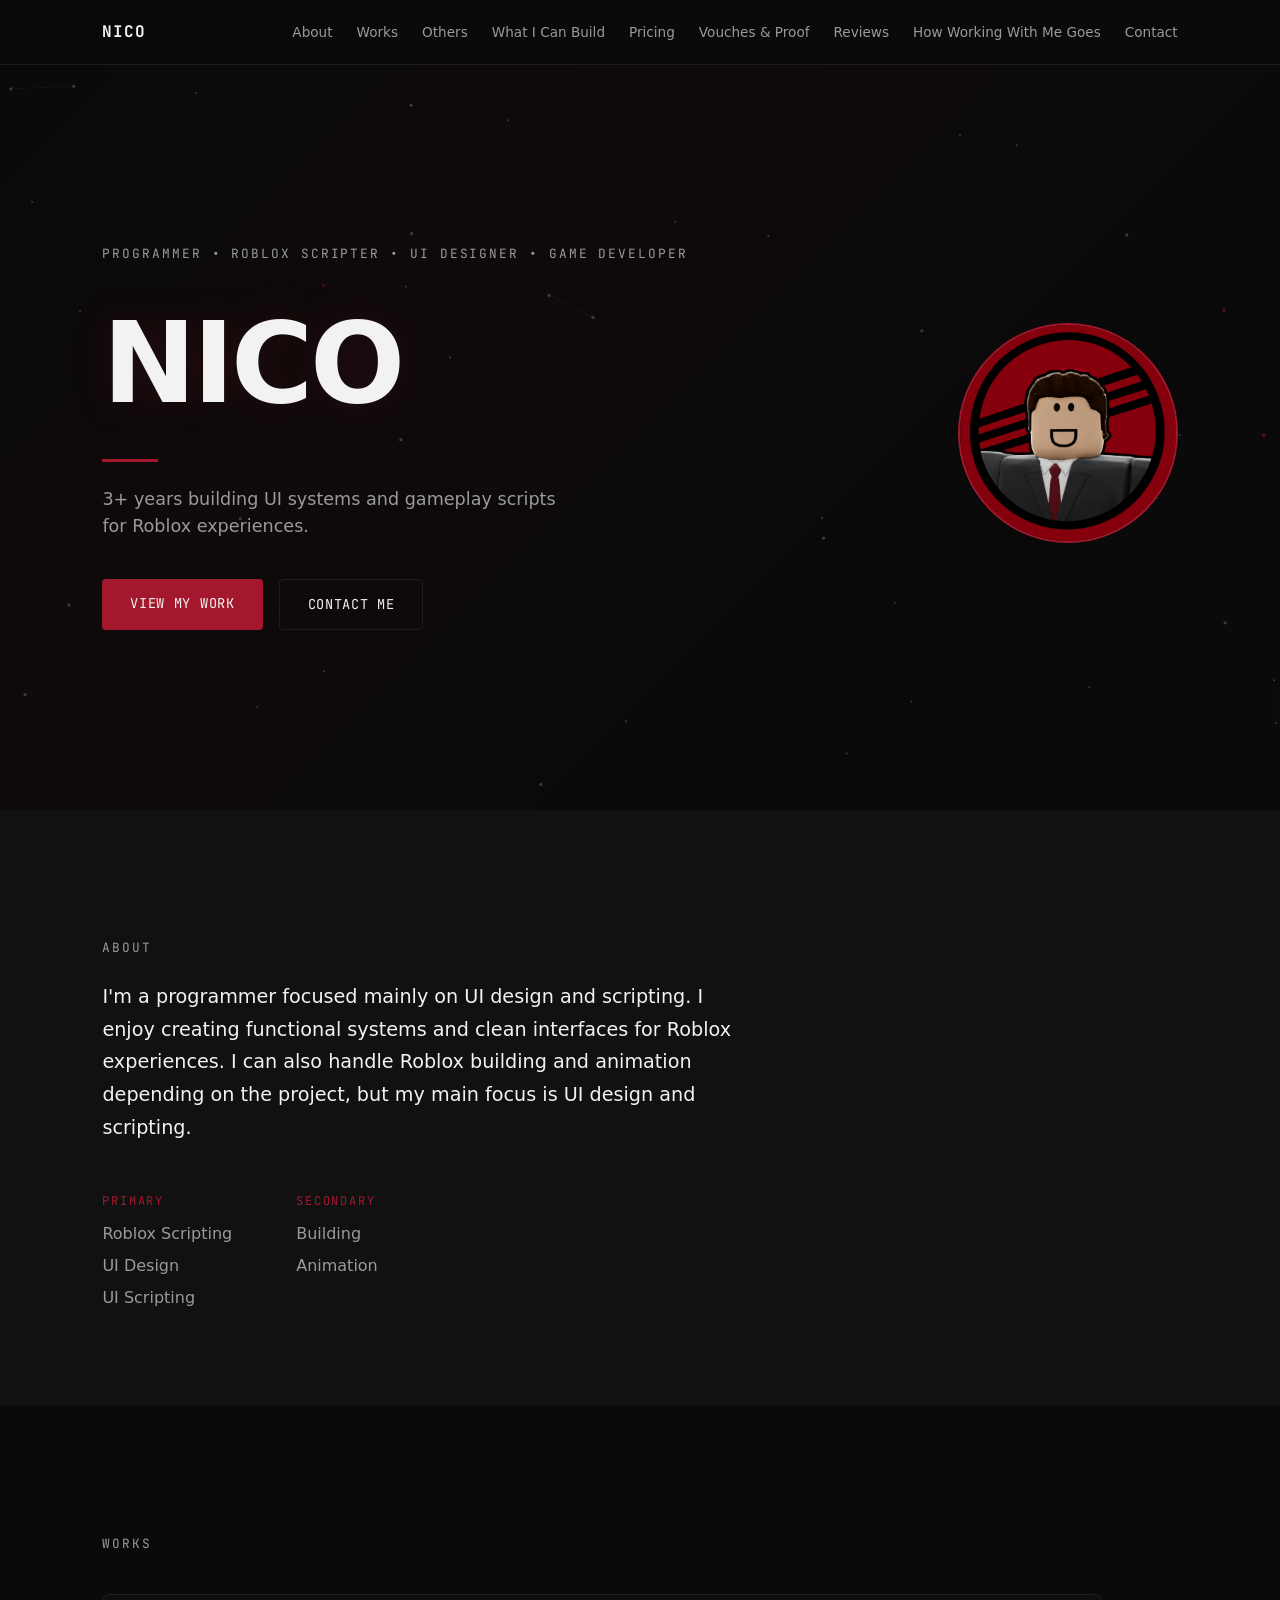
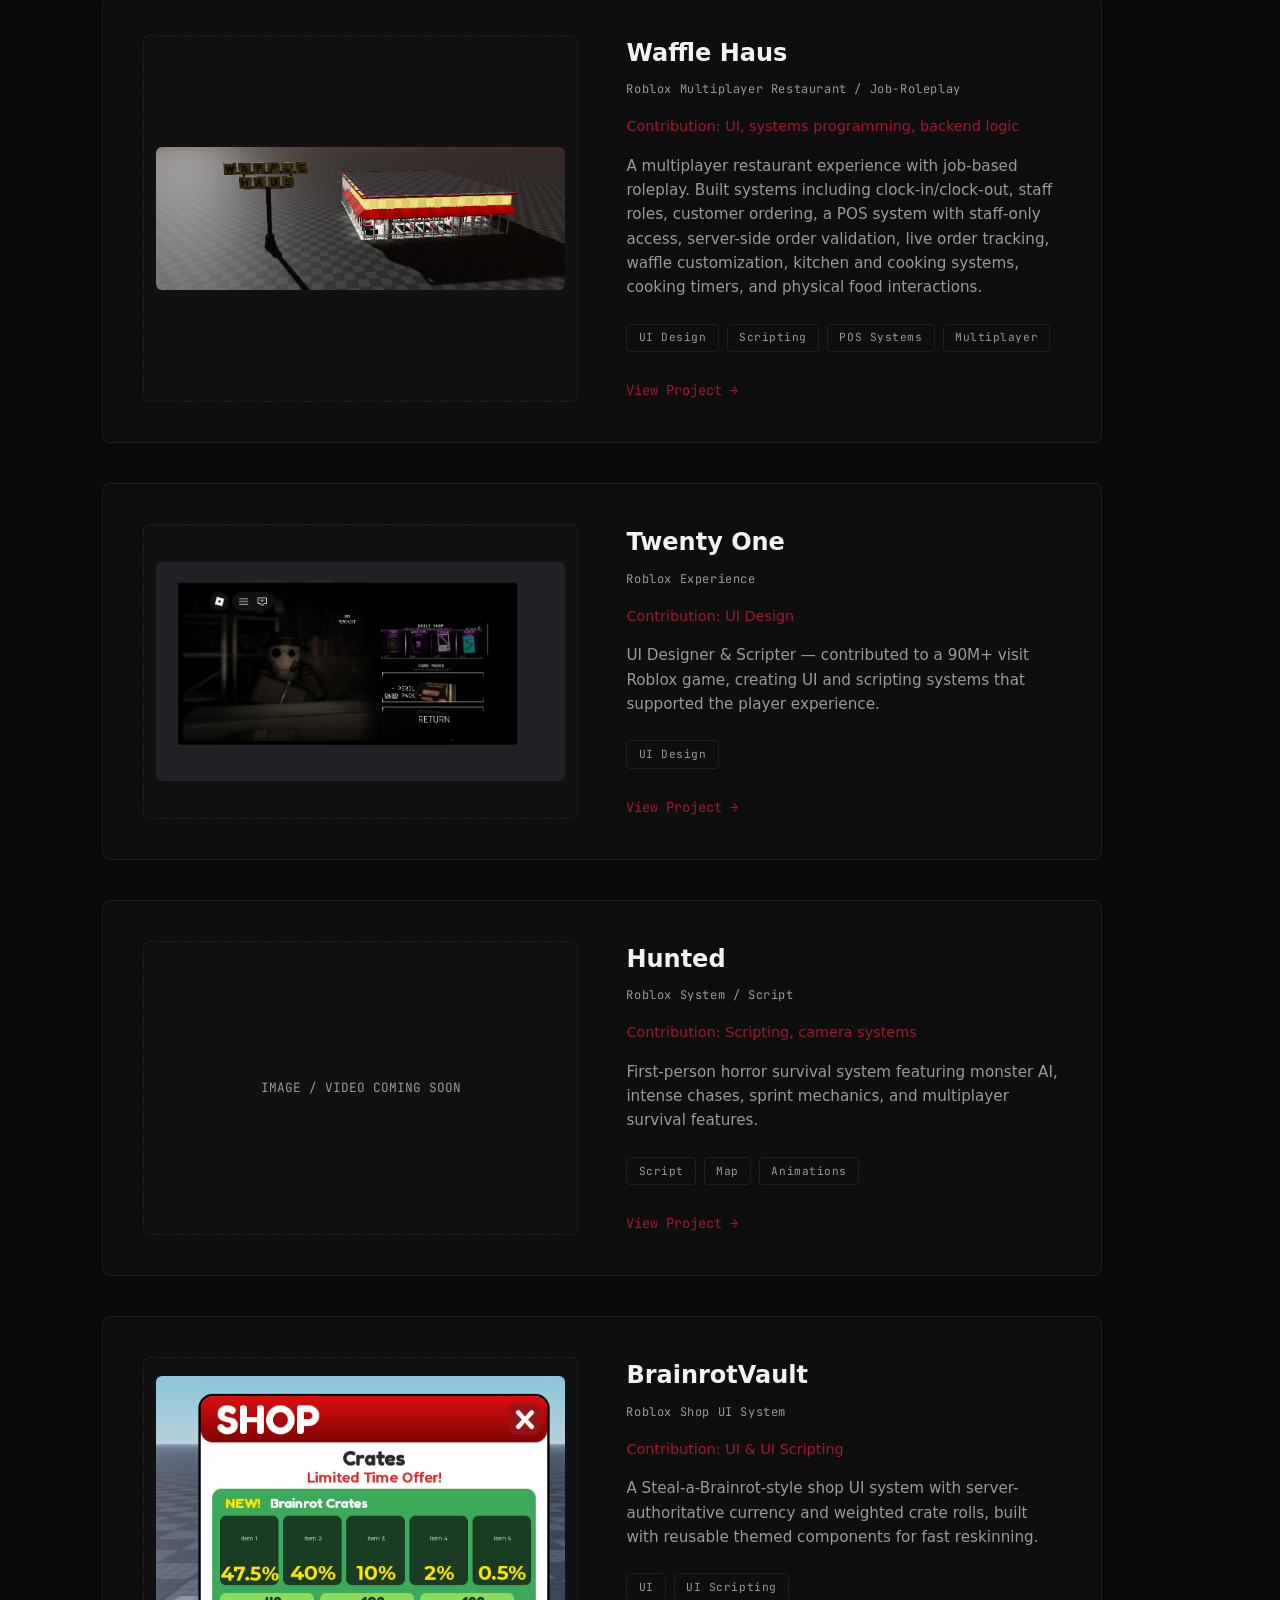
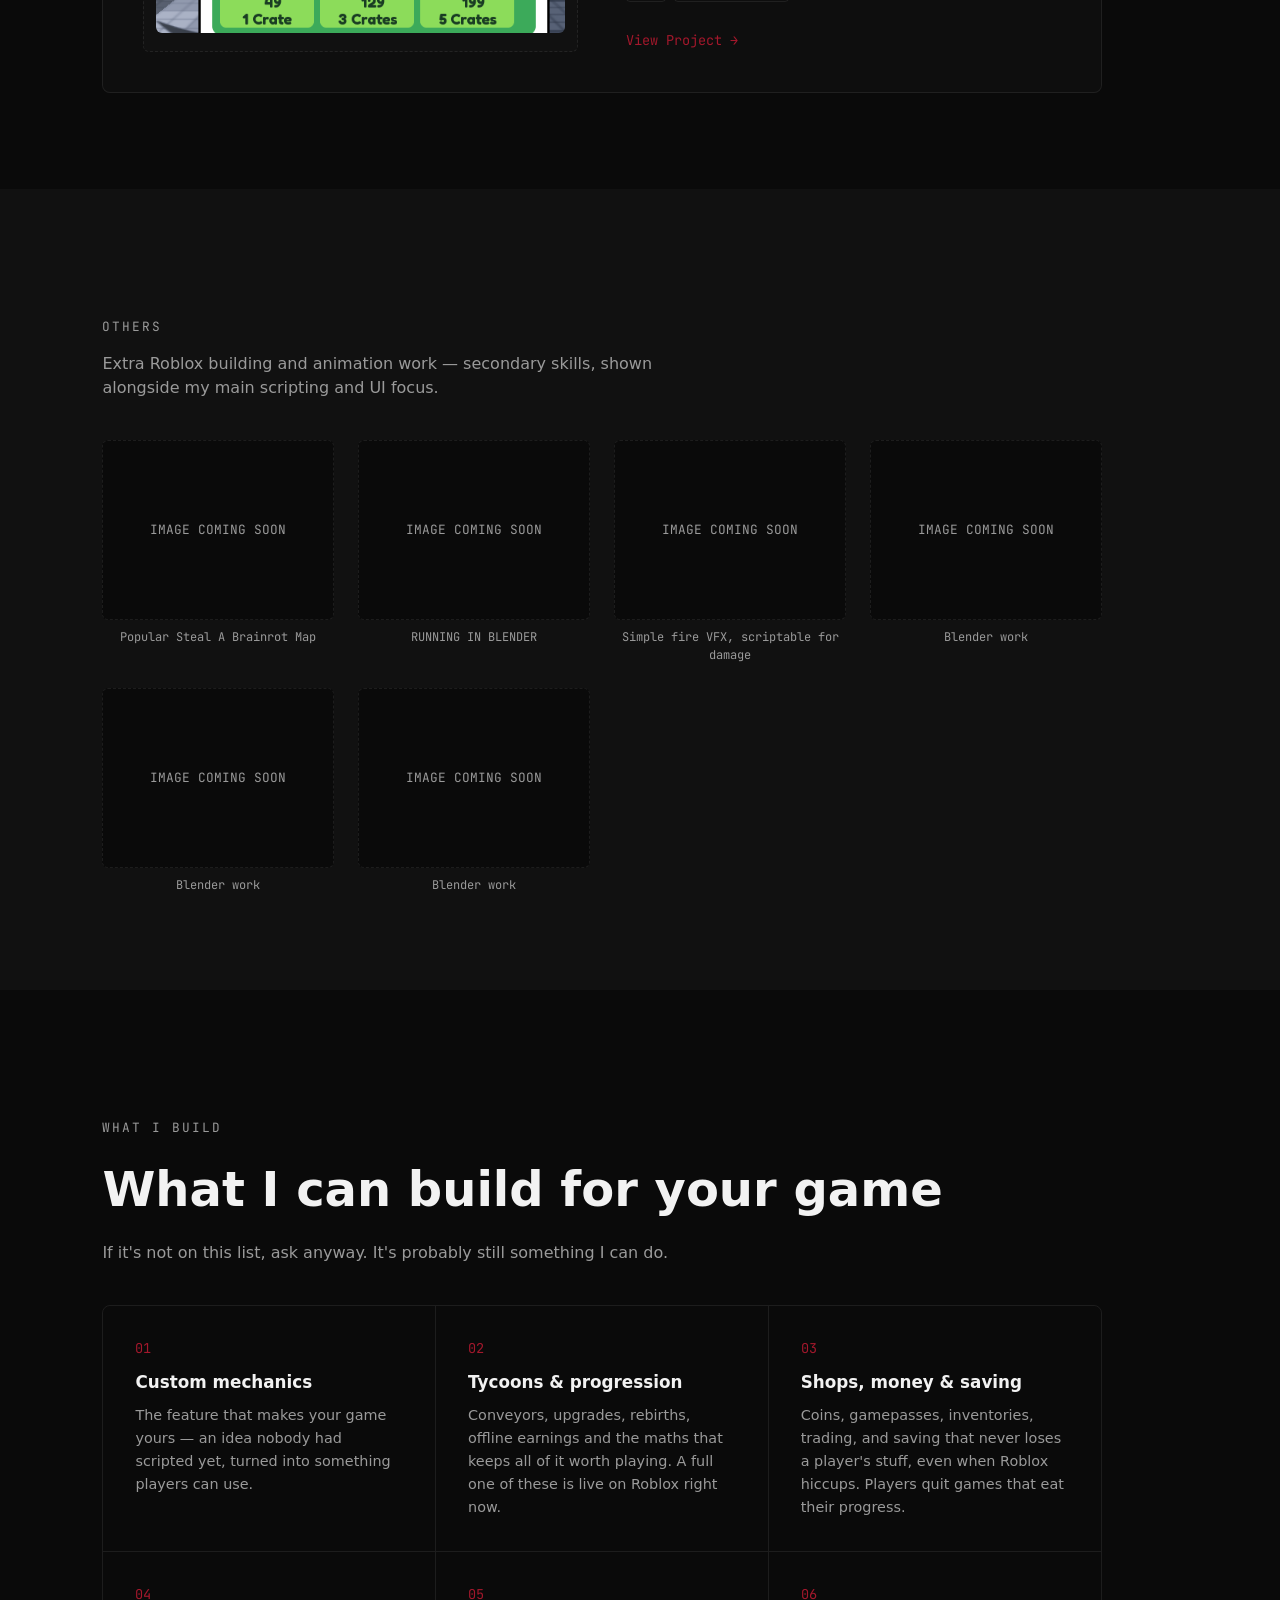
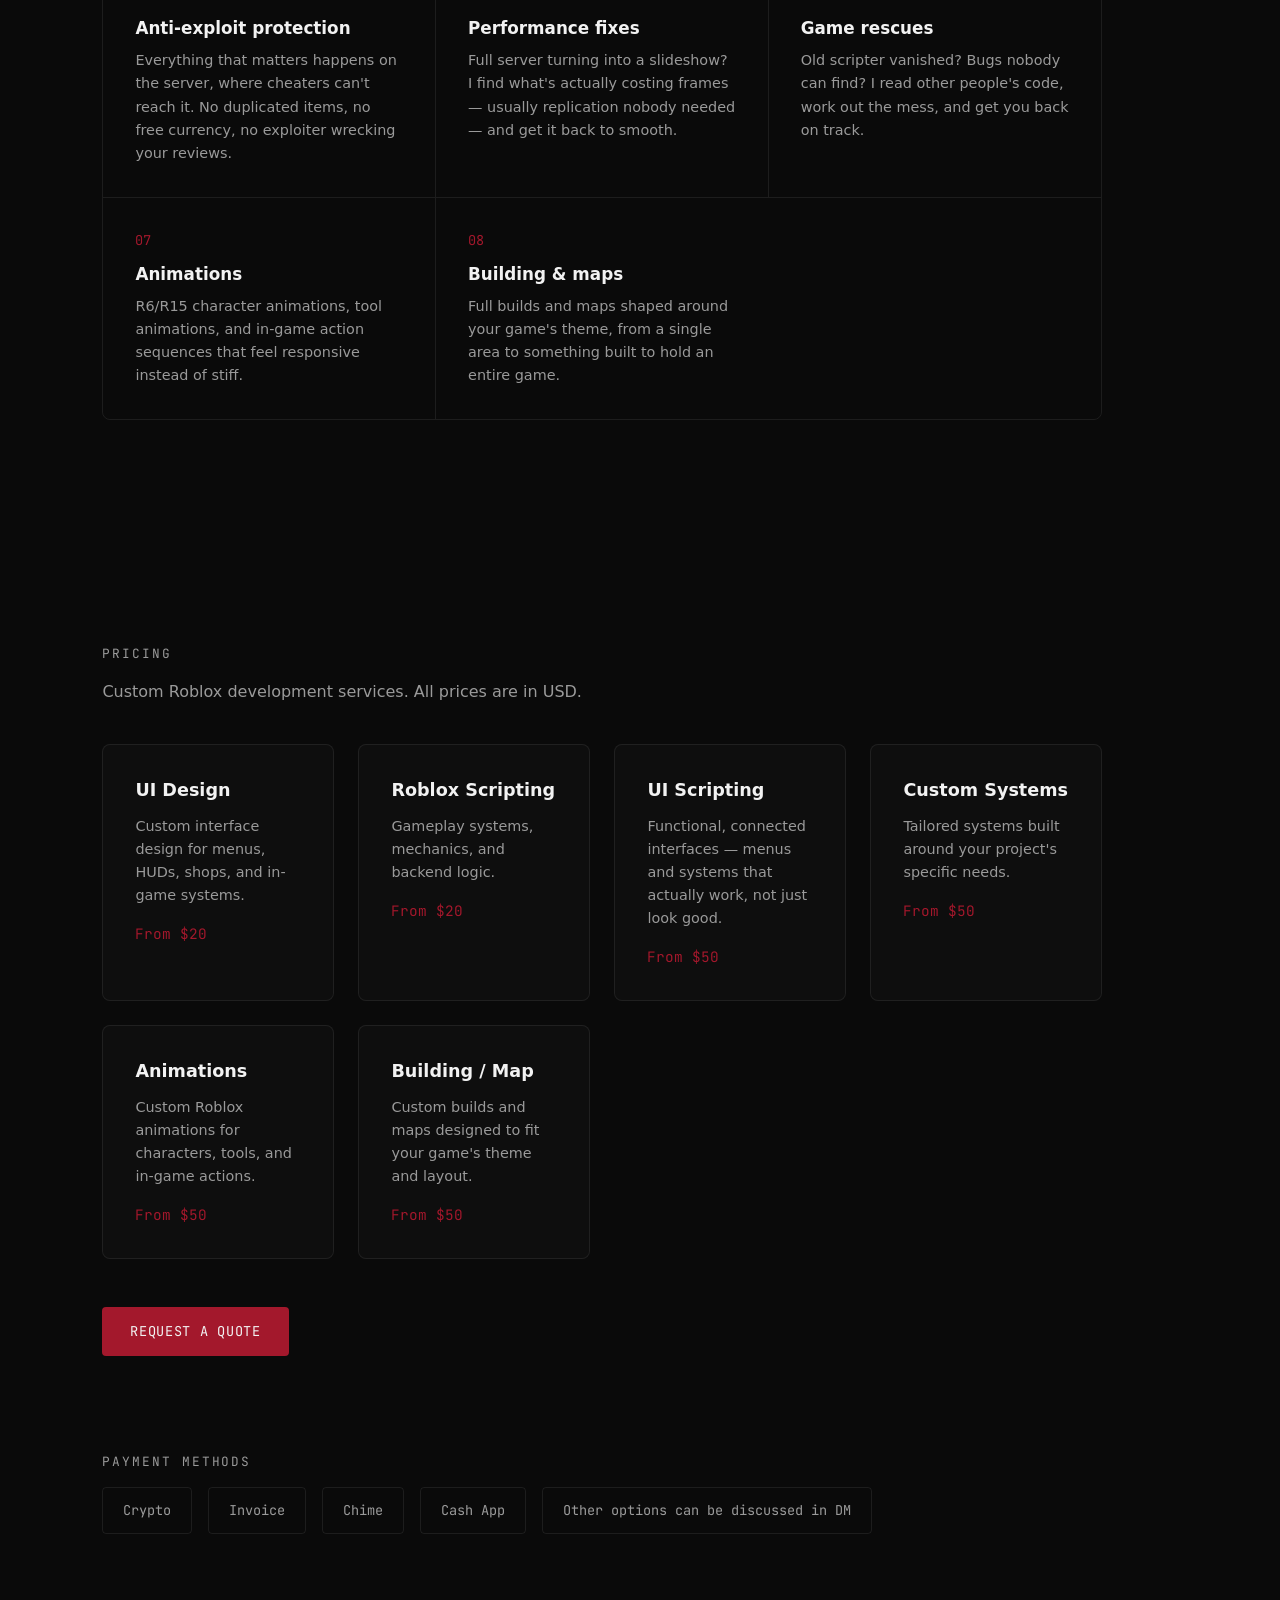
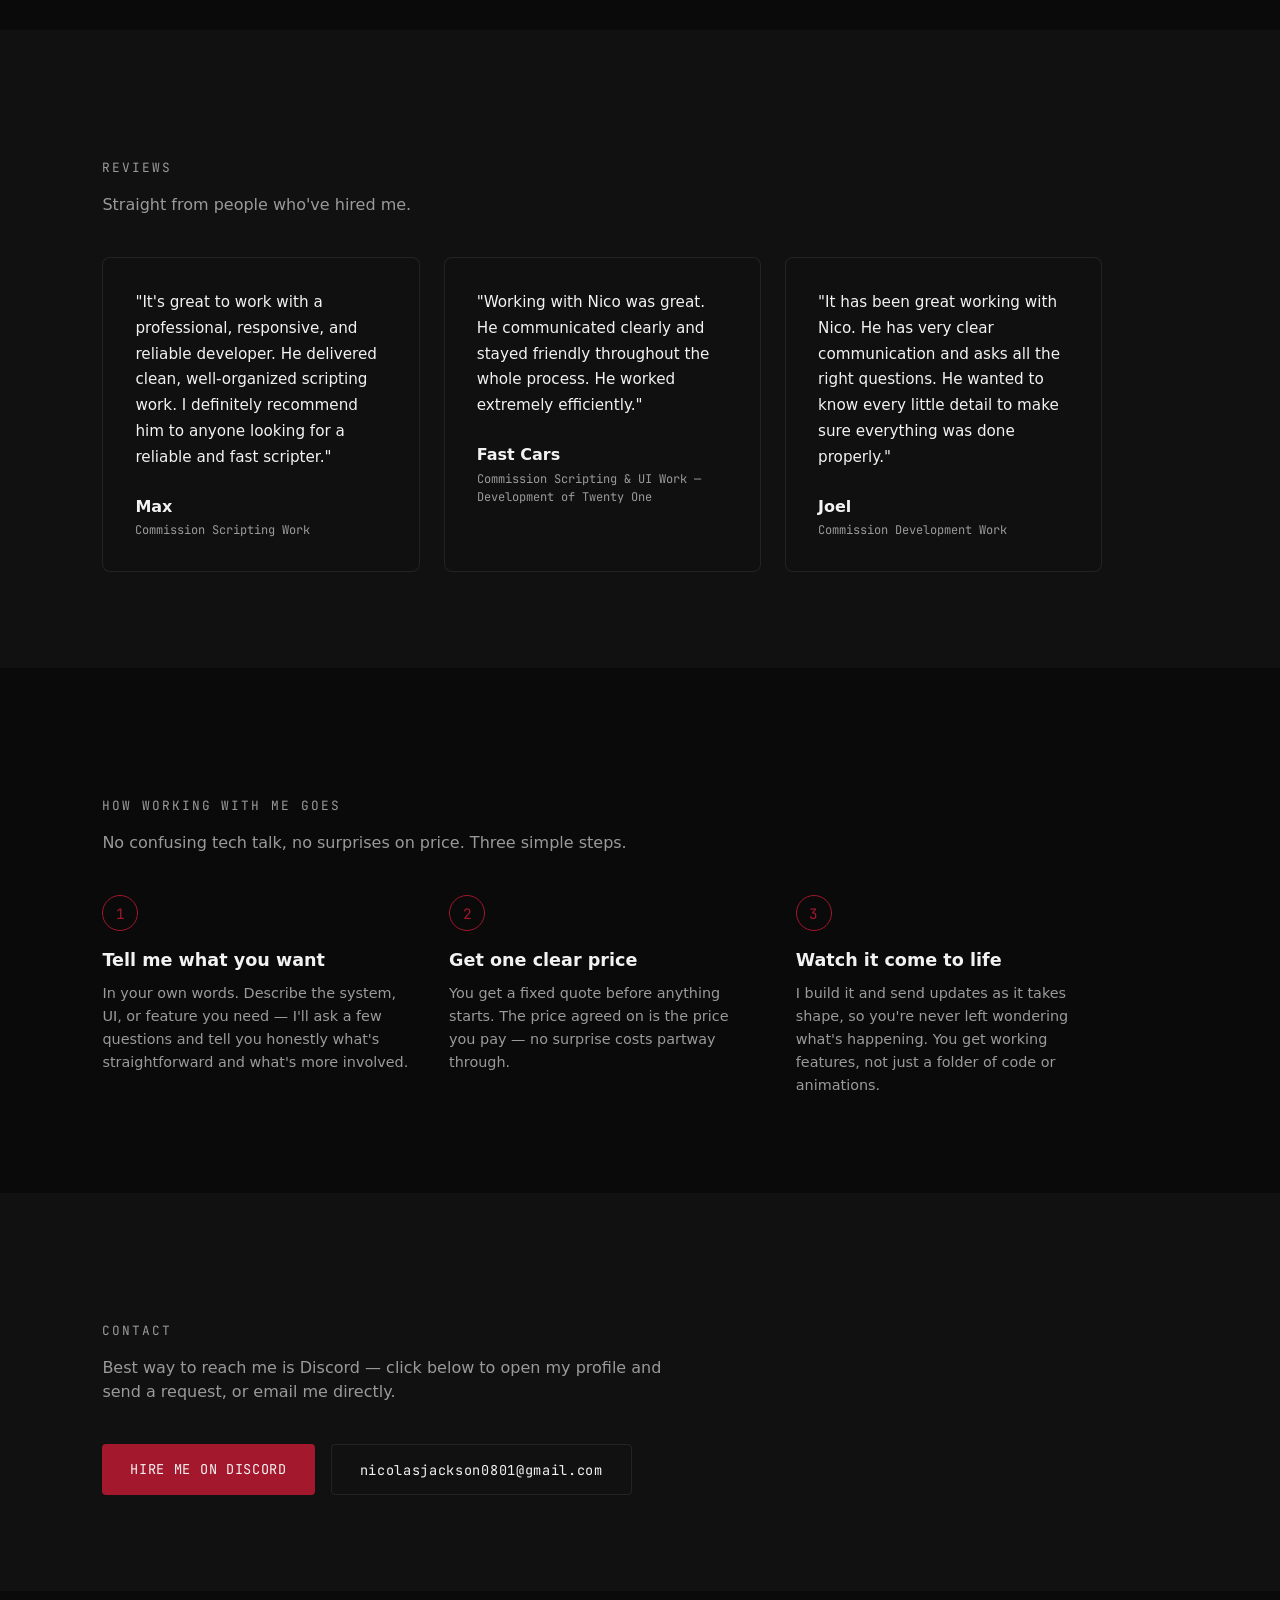
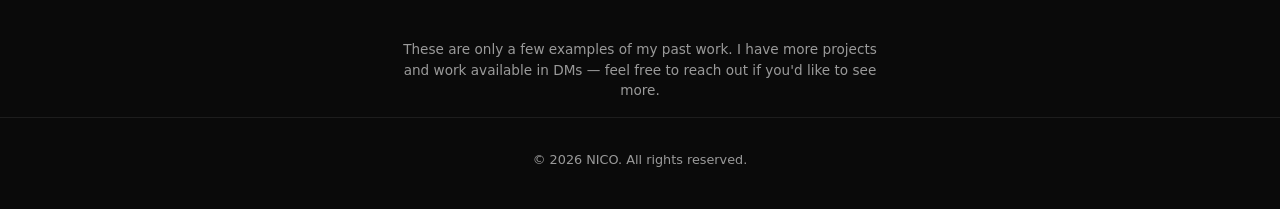
==== commit ba4f37d0: "Fix missing stylesheet link on all pages" ====
--- a/index.html
+++ b/index.html
@@ -8,7 +8,7 @@
   <link rel="preconnect" href="https://fonts.googleapis.com">
   <link rel="preconnect" href="https://fonts.gstatic.com" crossorigin>
   <link href="https://api.fontshare.com/v2/css?f[]=general-sans@400,500,600,700&display=swap" rel="stylesheet">
-  <link href="https://fonts.googleapis.com/css2?family=JetBrains+Mono:wght@400;500&display=swap" rel="stylesheet">
+    <link href="https://fonts.googleapis.com/css2?family=JetBrains+Mono:wght@400;500&display=swap" rel="stylesheet">
   <link rel="stylesheet" href="css/style.css">
 </head>
 <body>
